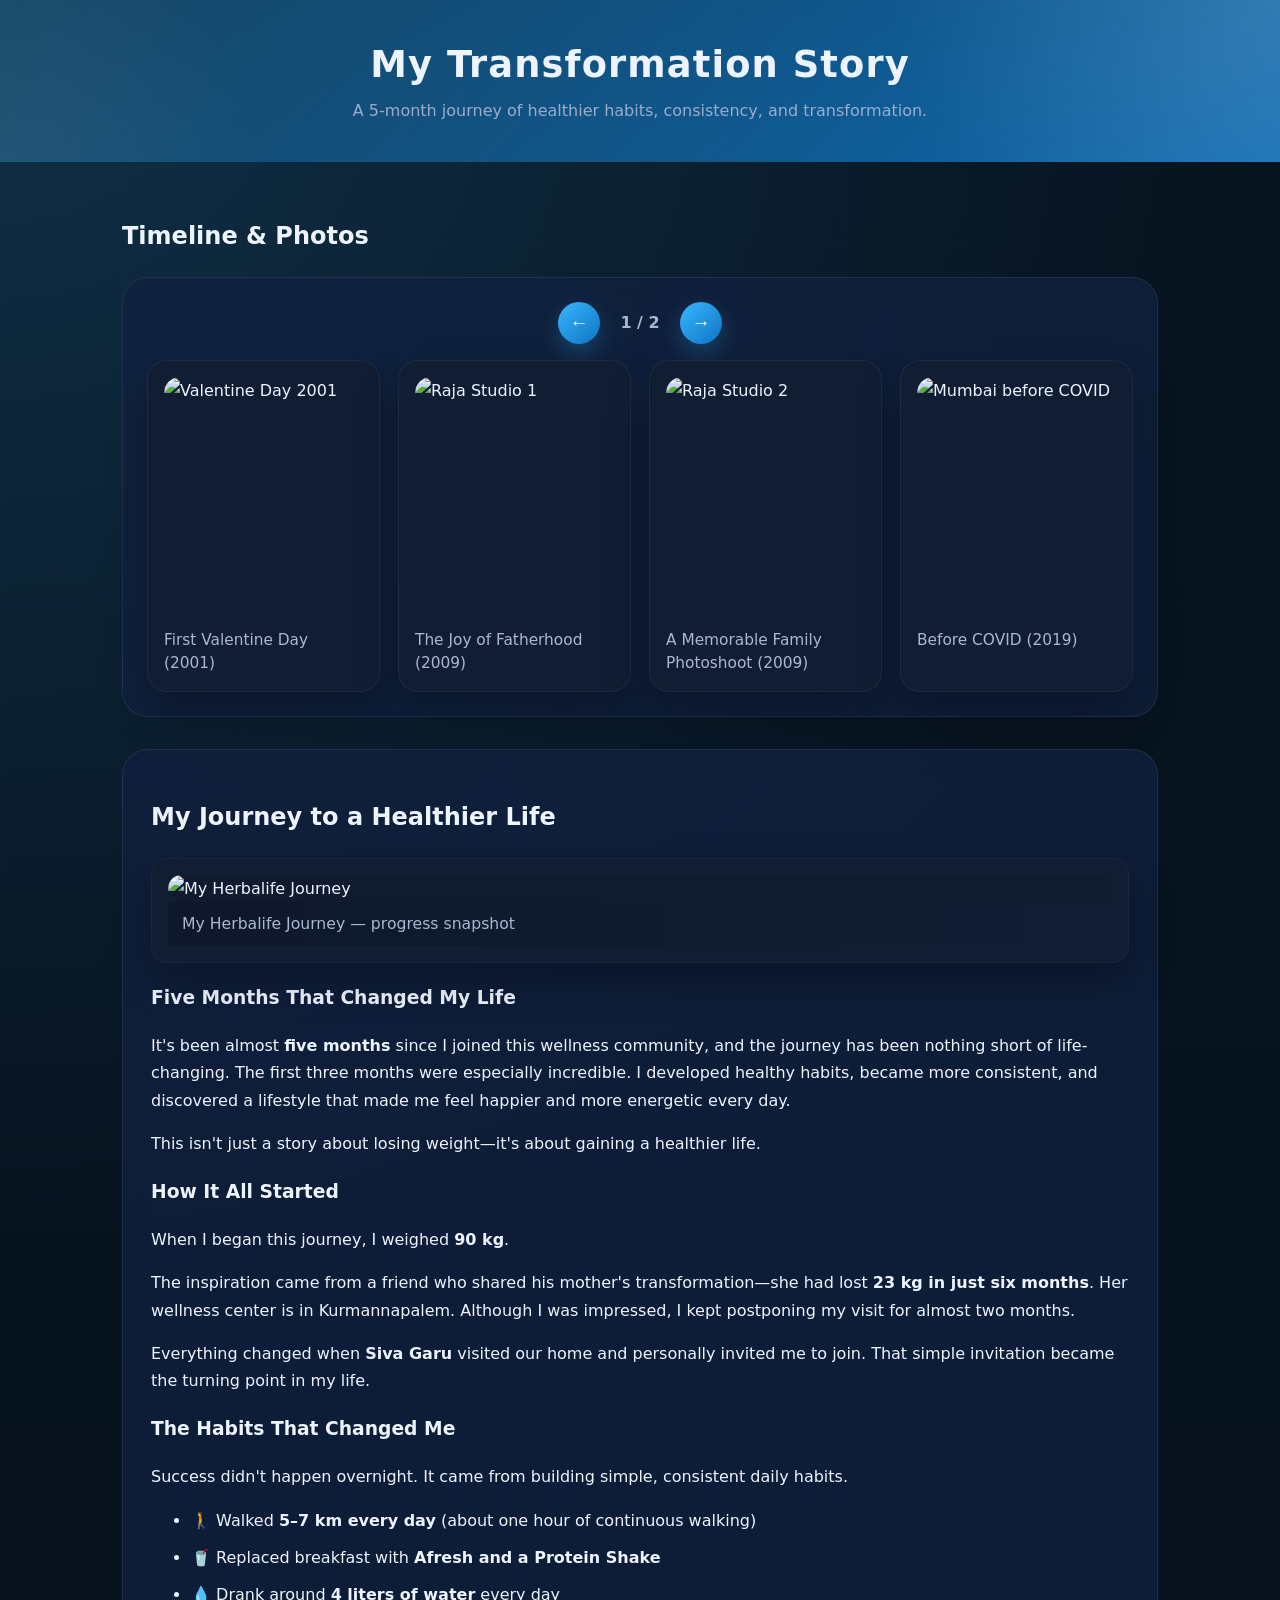
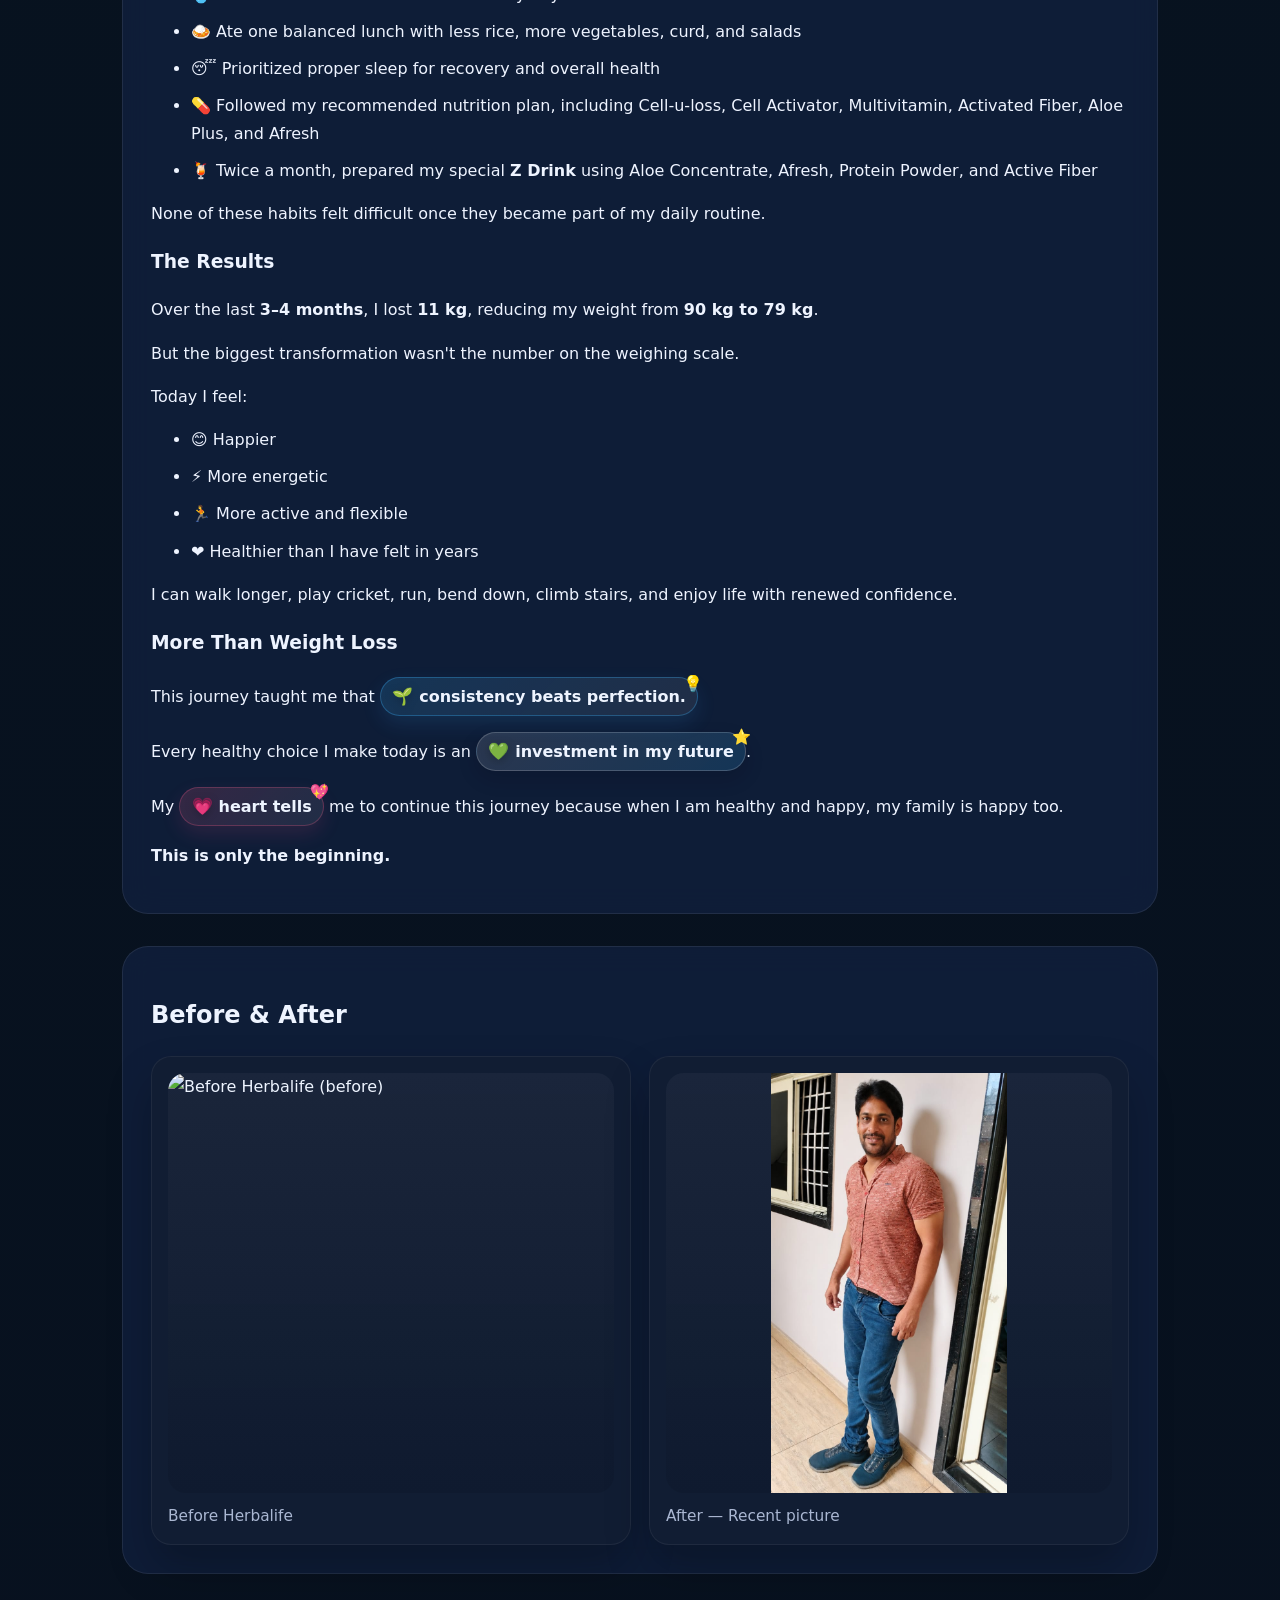
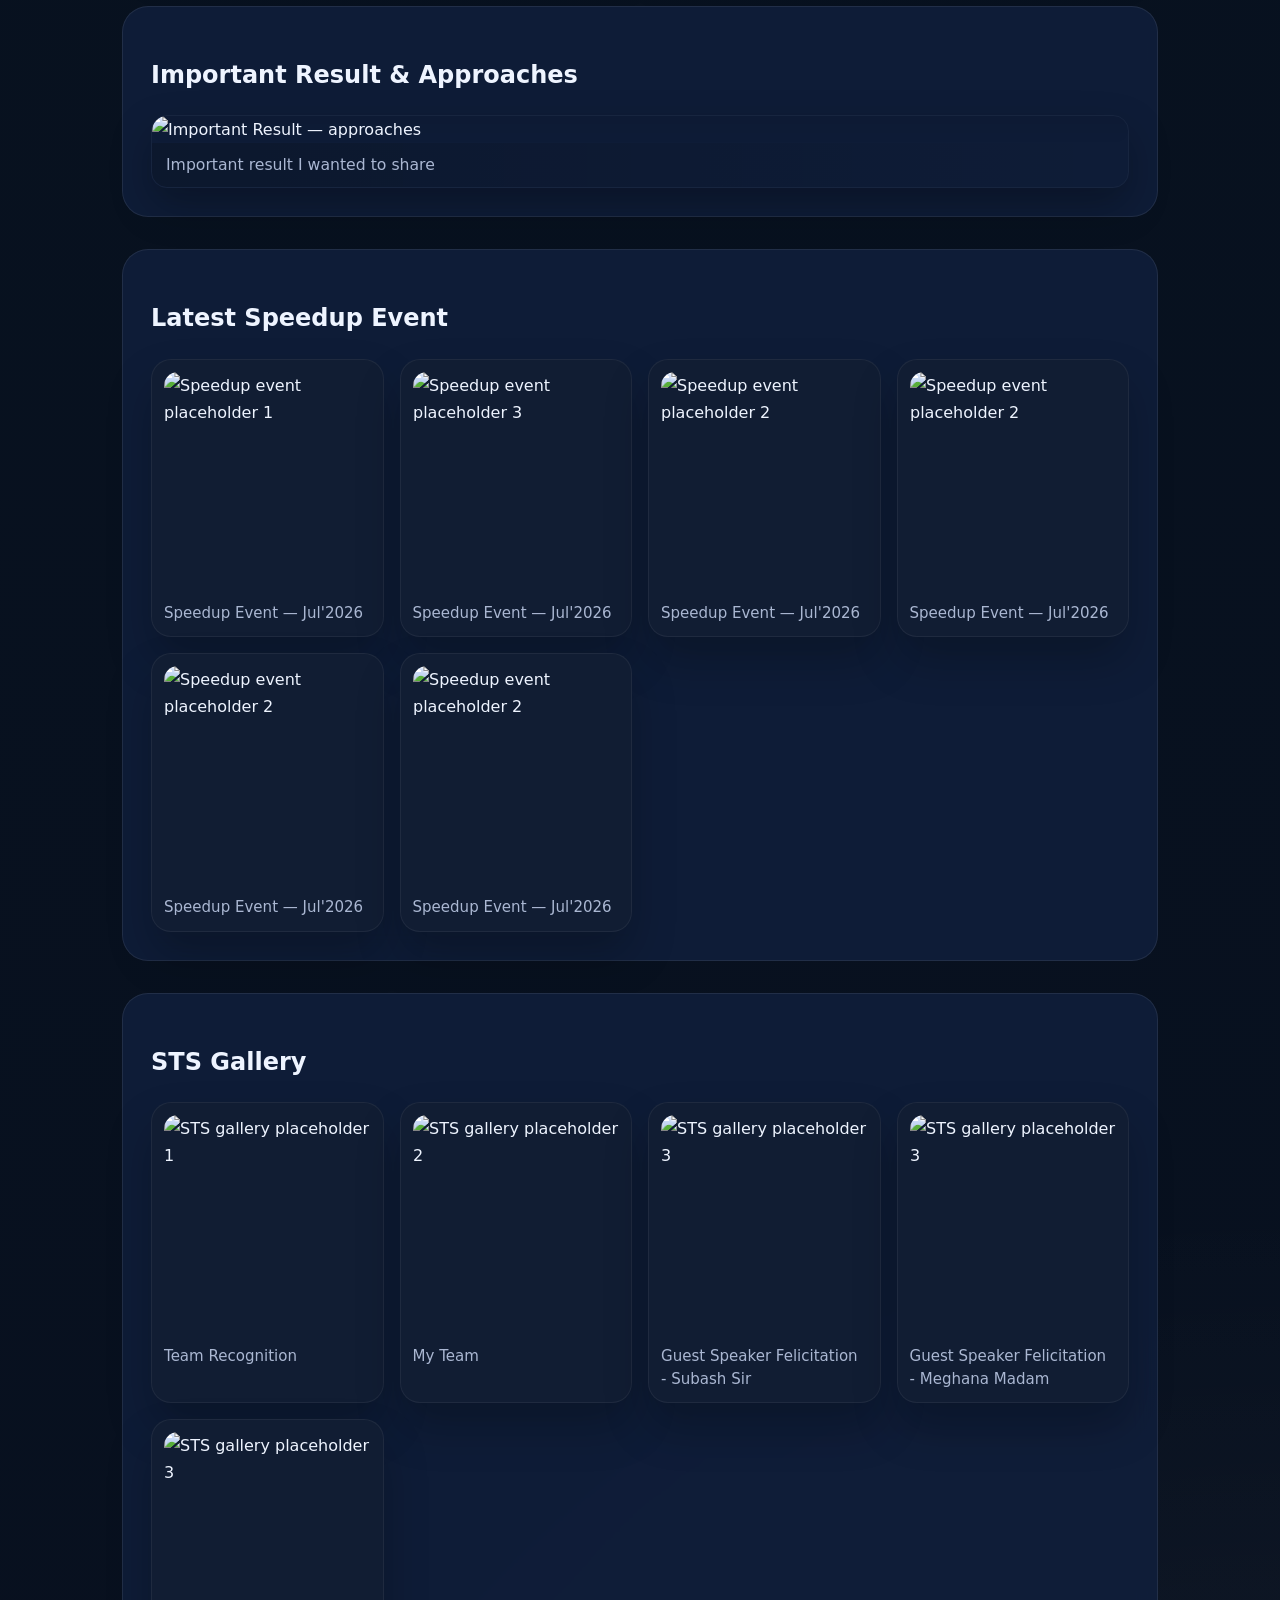
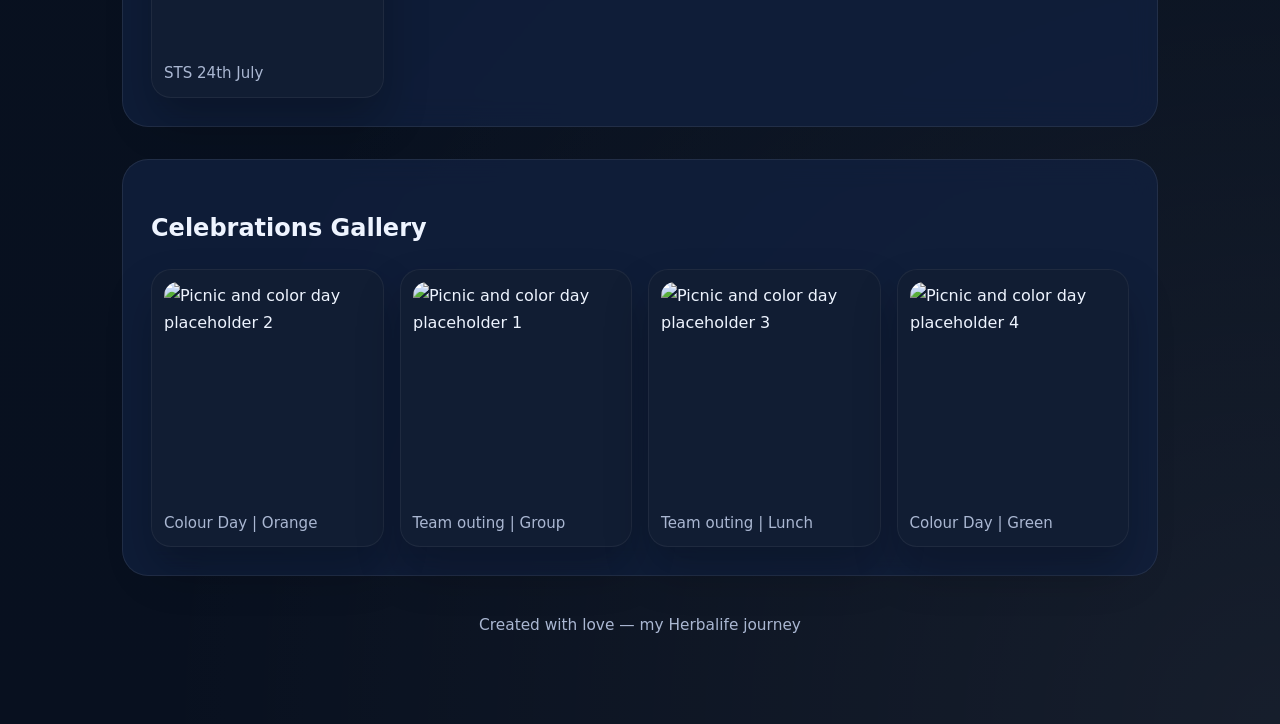
==== index.html @ e7c9cef1 "updated with latest image to show in After section" ====
<!doctype html>
<html lang="en">
<head>
  <meta charset="utf-8">
  <meta name="viewport" content="width=device-width,initial-scale=1">
  <title>My — Transformation Story</title>
  <link rel="stylesheet" href="styles.css">
</head>
<body>
  <header class="hero">
    <div class="container">
      <h1>My Transformation Story</h1>
      <p class="lead">A 5-month journey of healthier habits, consistency, and transformation.</p>
    </div>
  </header>

  <main class="container">
    <section class="timeline">
      <h2>Timeline & Photos</h2>
      <div class="timeline-carousel">
        <div class="timeline-nav">
          <button type="button" class="timeline-arrow" id="timelinePrev" aria-label="Show previous photos">←</button>
          <p class="timeline-counter" id="timelineCounter">1 / 2</p>
          <button type="button" class="timeline-arrow" id="timelineNext" aria-label="Show next photos">→</button>
        </div>

        <div class="grid timeline-grid">
          <figure>
            <img src="images/1.ValentineDaypic.jpeg" alt="Valentine Day 2001">
            <figcaption>First Valentine Day (2001)</figcaption>
          </figure>

          <figure>
            <img src="images/2.RajaStudio1.jpg" alt="Raja Studio 1">
            <figcaption>The Joy of Fatherhood (2009)</figcaption>
          </figure>

          <figure>
            <img src="images/3.RajaStudio2.jpg" alt="Raja Studio 2">
            <figcaption>A Memorable Family Photoshoot (2009)</figcaption>
          </figure>

          <figure>
            <img src="images/4.MumbaiPic.jpg" alt="Mumbai before COVID">
            <figcaption>Before COVID (2019)</figcaption>
          </figure>

          <figure>
            <img src="images/5.RamaniduStudioPic.jpeg" alt="Before Herbalife Ramanidu Studio">
            <figcaption>After Covid — Random pic (2022)</figcaption>
          </figure>

          <figure>
            <img src="images/MyMax2.jpeg" alt="Before Herbalife Ramanidu Studio">
            <figcaption>After Covid — Random pic (2023)</figcaption>
          </figure>

          <figure>
            <img src="images/6.RandomFunctionBeforeHerbalife.jpeg" alt="Latest function before Herbalife">
            <figcaption>Just Before My Transformation (2025)</figcaption>
          </figure>

          <figure>
            <img src="images/7.FamilyPic.jpeg" alt="Latest function before Herbalife">
            <figcaption>Family picture</figcaption>
          </figure>
        </div>
      </div>
    </section>

    <section class="story">
      <h2>My Journey to a Healthier Life</h2>
      <figure class="story-hero">
        <img src="images/SingleSlideJourney.png" alt="My Herbalife Journey">
        <figcaption>My Herbalife Journey — progress snapshot</figcaption>
      </figure>

      <h3>Five Months That Changed My Life</h3>
      <p>It's been almost <strong>five months</strong> since I joined this wellness community, and the journey has been nothing short of life-changing. The first three months were especially incredible. I developed healthy habits, became more consistent, and discovered a lifestyle that made me feel happier and more energetic every day.</p>
      <p>This isn't just a story about losing weight—it's about gaining a healthier life.</p>

      <h3>How It All Started</h3>
      <p>When I began this journey, I weighed <strong>90 kg</strong>.</p>
      <p>The inspiration came from a friend who shared his mother's transformation—she had lost <strong>23 kg in just six months</strong>. Her wellness center is in Kurmannapalem. Although I was impressed, I kept postponing my visit for almost two months.</p>
      <p>Everything changed when <strong>Siva Garu</strong> visited our home and personally invited me to join. That simple invitation became the turning point in my life.</p>

      <h3>The Habits That Changed Me</h3>
      <p>Success didn't happen overnight. It came from building simple, consistent daily habits.</p>
      <ul>
        <li>🚶 Walked <strong>5–7 km every day</strong> (about one hour of continuous walking)</li>
        <li>🥤 Replaced breakfast with <strong>Afresh and a Protein Shake</strong></li>
        <li>💧 Drank around <strong>4 liters of water</strong> every day</li>
        <li>🍛 Ate one balanced lunch with less rice, more vegetables, curd, and salads</li>
        <li>😴 Prioritized proper sleep for recovery and overall health</li>
        <li>💊 Followed my recommended nutrition plan, including Cell-u-loss, Cell Activator, Multivitamin, Activated Fiber, Aloe Plus, and Afresh</li>
        <li>🍹 Twice a month, prepared my special <strong>Z Drink</strong> using Aloe Concentrate, Afresh, Protein Powder, and Active Fiber</li>
      </ul>
      <p>None of these habits felt difficult once they became part of my daily routine.</p>

      <h3>The Results</h3>
      <p>Over the last <strong>3–4 months</strong>, I lost <strong>11 kg</strong>, reducing my weight from <strong>90 kg to 79 kg</strong>.</p>
      <p>But the biggest transformation wasn't the number on the weighing scale.</p>
      <p>Today I feel:</p>
      <ul>
        <li>😊 Happier</li>
        <li>⚡ More energetic</li>
        <li>🏃 More active and flexible</li>
        <li>❤️ Healthier than I have felt in years</li>
      </ul>
      <p>I can walk longer, play cricket, run, bend down, climb stairs, and enjoy life with renewed confidence.</p>

      <h3>More Than Weight Loss</h3>
      <p>This journey taught me that <span class="consistency-highlight" tabindex="0" aria-label="Consistency beats perfection reminder">
        <span class="consistency-emoji">🌱</span>
        <span class="consistency-text">consistency beats perfection.</span>
        <span class="consistency-tooltip">          
          <strong>You don't have to be perfect every day. You just need to keep going, even when things aren't perfect.</strong><br>
          <br/>        
        </span>
      </span></p>
      <p>Every healthy choice I make today is an <span class="investment-highlight" tabindex="0" aria-label="Investment in my future reminder">
        <span class="investment-emoji">💚</span>
        <span class="investment-text">investment in my future</span>
        <span class="investment-tooltip">
          <strong>Financial investments grow your wealth. Health investments grow your life.</strong><br>
          <strong>The return is a stronger, happier, and more energetic life.</strong> ⭐
        </span>
      </span>.</p>
      <p>My <span class="heart-highlight" tabindex="0" aria-label="Heart message reminder">
        <span class="heart-emoji">💗</span>
        <span class="heart-text">heart tells</span>
        <span class="heart-tooltip">
          Today, my heart feels genuinely happy—and I choose to listen to it. Deep inside, I feel as if every organ in my body is saying, “Thank you for taking care of me.” Every healthy meal, every workout, and every positive habit is a gift to my future self. This journey has given me more than physical transformation; it has given me energy, confidence, and peace of mind. And the greatest reward is knowing that when I’m healthy and happy, my family shares that happiness too.
        </span>
      </span> me to continue this journey because when I am healthy and happy, my family is happy too.</p>
      <p><strong>This is only the beginning.</strong></p>
    </section>

    <section class="compare">
      <h2>Before & After</h2>
      <div class="compare-grid">
        <figure>
          <img class="before-img" src="images/MyMax22.png" alt="Before Herbalife (before)">
          <figcaption>Before Herbalife</figcaption>
        </figure>
        <figure>
          <img src="images/9.ChakriLatestImageBest.jpeg" alt="After — latest (after)">
          <figcaption>After — Recent picture</figcaption>
        </figure>
      </div>
    </section>

    <section class="approaches">
      <h2>Important Result & Approaches</h2>
      <div class="approach-grid">
        <figure>
          <img src="images/ImportanResultToShare.png" alt="Important Result — approaches">
          <figcaption>Important result I wanted to share</figcaption>
        </figure>

      
      </div>
    </section>

    <section class="event-gallery">
      <h2>Latest Speedup Event</h2>
      <div class="gallery-grid">
        <figure><img src="images/Speedup0.jpeg" alt="Speedup event placeholder 1"><figcaption>Speedup Event — Jul'2026</figcaption></figure>
        <figure><img src="images/Speedup2.jpeg" alt="Speedup event placeholder 3"><figcaption>Speedup Event — Jul'2026</figcaption></figure>
        <figure><img src="images/Speedupteam.jpeg" alt="Speedup event placeholder 2"><figcaption>Speedup Event — Jul'2026</figcaption></figure>
        <figure><img src="images/SpeedupGH2.jpeg" alt="Speedup event placeholder 2"><figcaption>Speedup Event — Jul'2026</figcaption></figure>
        <figure><img src="images/SpeedupHBL.jpeg" alt="Speedup event placeholder 2"><figcaption>Speedup Event — Jul'2026</figcaption></figure>
         <figure><img src="images/SpeedupFullGroup.jpeg" alt="Speedup event placeholder 2"><figcaption>Speedup Event — Jul'2026</figcaption></figure>
       </div>
    </section>

    <section class="event-gallery">
      <h2>STS Gallery</h2>
      <div class="gallery-grid">
        <figure><img src="images/STS1.jpeg" alt="STS gallery placeholder 1"><figcaption>Team Recognition</figcaption></figure>
        <figure><img src="images/STS2.jpeg" alt="STS gallery placeholder 2"><figcaption>My Team</figure>
        <figure><img src="images/STS3.jpeg" alt="STS gallery placeholder 3"><figcaption>Guest Speaker Felicitation - Subash Sir </figcaption></figure>
          <figure><img src="images/STS4.jpeg" alt="STS gallery placeholder 3"><figcaption>Guest Speaker Felicitation - Meghana Madam</figcaption></figure>
          <figure><img src="images/STSToday.jpeg" alt="STS gallery placeholder 3"><figcaption>STS 24th July</figcaption></figure>

          
      </div>
    </section>

    <section class="event-gallery">
      <h2>Celebrations Gallery</h2>
      <div class="gallery-grid">       
        <figure><img src="images/Colorsday2.jpeg" alt="Picnic and color day placeholder 2"><figcaption>Colour Day | Orange</figcaption></figure>
         <figure><img src="images/OutingGroup.jpeg" alt="Picnic and color day placeholder 1"><figcaption>Team outing | Group</figcaption></figure>
        <figure><img src="images/OutingLunch.jpeg" alt="Picnic and color day placeholder 3"><figcaption>Team outing | Lunch</figcaption></figure>
        <figure><img src="images/GreenDay.jpeg" alt="Picnic and color day placeholder 4"><figcaption>Colour Day | Green</figcaption></figure>
      </div>
    </section>

    <footer class="footer">
      <p>Created with love — my Herbalife journey</p>
    </footer>
  </main>

  <div class="lightbox-overlay" id="lightbox">
    <div class="lightbox-content">
      <button class="lightbox-close" id="lightboxClose" aria-label="Close preview">×</button>
      <img class="lightbox-image" id="lightboxImage" src="" alt="">
      <div class="lightbox-caption" id="lightboxCaption"></div>
    </div>
  </div>

  <script>
    const lightbox = document.getElementById('lightbox');
    const lightboxImage = document.getElementById('lightboxImage');
    const lightboxCaption = document.getElementById('lightboxCaption');
    const lightboxClose = document.getElementById('lightboxClose');
    const timelineItems = Array.from(document.querySelectorAll('.timeline-grid > figure'));
    const timelinePrevButton = document.getElementById('timelinePrev');
    const timelineNextButton = document.getElementById('timelineNext');
    const timelineCounter = document.getElementById('timelineCounter');
    const timelinePageSize = 4;
    const totalTimelinePages = Math.ceil(timelineItems.length / timelinePageSize);

    let timelinePage = 0;

    const openLightbox = (img) => {
      lightboxImage.src = img.src;
      lightboxImage.alt = img.alt;
      lightboxCaption.textContent = img.closest('figure')?.querySelector('figcaption')?.textContent || img.alt;
      lightbox.classList.add('active');
    };

    const closeLightbox = () => lightbox.classList.remove('active');

    const showTimelinePage = (pageIndex) => {
      timelinePage = (pageIndex + totalTimelinePages) % totalTimelinePages;
      timelineItems.forEach((item, index) => {
        const itemPage = Math.floor(index / timelinePageSize);
        item.classList.toggle('visible', itemPage === timelinePage);
      });

      if (timelineCounter) {
        timelineCounter.textContent = `${timelinePage + 1} / ${totalTimelinePages}`;
      }
    };

    document.querySelectorAll('.grid figure img, .compare-grid figure img, .story-hero img, .gallery-grid figure img, .approach-grid figure img').forEach(img => {
      img.addEventListener('click', () => openLightbox(img));
    });

    if (timelinePrevButton) {
      timelinePrevButton.addEventListener('click', () => showTimelinePage(timelinePage - 1));
    }

    if (timelineNextButton) {
      timelineNextButton.addEventListener('click', () => showTimelinePage(timelinePage + 1));
    }

    lightboxClose.addEventListener('click', closeLightbox);
    lightbox.addEventListener('click', event => {
      if (event.target === lightbox) closeLightbox();
    });

    document.addEventListener('keydown', event => {
      if (event.key === 'Escape' && lightbox.classList.contains('active')) {
        closeLightbox();
      }
    });

    showTimelinePage(0);
  </script>
</body>
</html>
---- styles.css ----
:root{
  --bg:#08101f;
  --surface:#111d33;
  --surface-soft:#17294a;
  --accent:#38b6ff;
  --accent-strong:#0f75c3;
  --text:#eef4ff;
  --text-muted:#aab7d2;
  --border:#2c3e62;
  --shadow:rgba(0,0,0,0.24);
}
*{box-sizing:border-box}
body{font-family:Inter,system-ui,-apple-system,BlinkMacSystemFont,"Segoe UI",sans-serif;margin:0;background:radial-gradient(circle at top left, rgba(56,182,255,0.18), transparent 22%), radial-gradient(circle at bottom right, rgba(255,255,255,0.06), transparent 20%), linear-gradient(180deg, #07131f 0%, #08101f 100%);color:var(--text);line-height:1.7}
body::before{content:'';position:fixed;inset:0;pointer-events:none;background-image:linear-gradient(90deg, rgba(255,255,255,0.03) 1px, transparent 1px), linear-gradient(rgba(255,255,255,0.03) 1px, transparent 1px);background-size:120px 120px;opacity:0.35}
.container{max-width:1080px;margin:0 auto;padding:22px}
.hero{background:linear-gradient(135deg, rgba(56,182,255,0.18), rgba(15,117,195,0.9));color:var(--text);padding:24px 0 16px;text-align:center;position:relative;overflow:hidden}
.hero::after{content:'';position:absolute;inset:0;background:radial-gradient(circle at top right, rgba(255,255,255,0.15), transparent 30%), radial-gradient(circle at bottom left, rgba(255,255,255,0.06), transparent 20%);pointer-events:none}
.hero h1{margin:0;font-size:2.3rem;letter-spacing:0.03em;line-height:1.05}
.lead{opacity:0.9;max-width:740px;margin:12px auto 0;font-size:1rem;color:var(--text-muted)}
.grid{display:grid;grid-template-columns:repeat(auto-fit,minmax(240px,1fr));gap:18px}
figure{background:var(--surface);padding:16px;border:1px solid rgba(255,255,255,0.06);border-radius:20px;box-shadow:0 24px 45px var(--shadow);margin:0;overflow:hidden;position:relative;transition:transform .28s ease,box-shadow .28s ease}
figure:hover{transform:translateY(-4px);box-shadow:0 30px 65px rgba(0,0,0,0.28)}
figure img{width:100%;height:240px;object-fit:cover;border-radius:16px;display:block;transition:transform .36s cubic-bezier(.2,.9,.2,1),filter .36s ease;will-change:transform;cursor:zoom-in}
figure:hover img{transform:scale(1.12)}
figure:active img{transform:scale(1.04)}
figcaption{padding-top:12px;font-size:0.96rem;color:var(--text-muted);line-height:1.5}
section{margin-top:32px}
.timeline-carousel{background:rgba(17,33,63,0.78);border:1px solid rgba(255,255,255,0.08);backdrop-filter:blur(14px);border-radius:26px;padding:24px}
.timeline-nav{display:flex;align-items:center;justify-content:center;gap:12px;margin-bottom:16px}
.timeline-arrow{width:42px;height:42px;border:none;border-radius:50%;background:linear-gradient(135deg, var(--accent), var(--accent-strong));color:var(--text);font-size:1.2rem;cursor:pointer;display:flex;align-items:center;justify-content:center;box-shadow:0 10px 22px rgba(56,182,255,0.24)}
.timeline-counter{margin:0;color:var(--text-muted);font-weight:600;min-width:56px;text-align:center}
.timeline-grid{grid-template-columns:repeat(auto-fit,minmax(220px,1fr));}
.timeline-grid > figure{display:none}
.timeline-grid > figure.visible{display:block}
.story, .compare{background:rgba(17,33,63,0.78);border:1px solid rgba(255,255,255,0.08);backdrop-filter:blur(14px);border-radius:26px;padding:28px}
.story-hero{margin:0 0 18px 0;border-radius:16px;overflow:hidden;border:1px solid rgba(255,255,255,0.04);box-shadow:0 18px 40px rgba(0,0,0,0.28)}
.story-hero img{width:100%;height:auto;max-height:56vh;object-fit:contain;object-position:center center;display:block;transition:transform .36s ease;border-radius:16px;background-color:rgba(0,0,0,0.06)}
.story-hero figcaption{padding:10px 14px;background:linear-gradient(90deg,rgba(0,0,0,0.18),transparent);color:var(--text-muted);font-size:0.98rem}
.story ol{padding-left:22px}

/* Lightbox popup */
.lightbox-overlay{position:fixed;inset:0;background:rgba(4,10,20,0.92);display:none;align-items:center;justify-content:center;padding:24px;z-index:9999;backdrop-filter:blur(10px)}
.lightbox-overlay.active{display:flex}
.lightbox-content{max-width:100%;max-height:100%;text-align:center;position:relative}
.lightbox-image{max-width:96vw;max-height:88vh;object-fit:contain;border-radius:18px;box-shadow:0 32px 80px rgba(0,0,0,0.45)}
.lightbox-caption{margin:16px auto 0;color:var(--text-muted);font-size:0.98rem;max-width:88vw;line-height:1.5}
.lightbox-close{position:absolute;top:-8px;right:-8px;width:40px;height:40px;border-radius:50%;background:rgba(255,255,255,0.12);border:1px solid rgba(255,255,255,0.18);color:var(--text);display:flex;align-items:center;justify-content:center;font-size:1.1rem;cursor:pointer;transition:background .25s ease}
.lightbox-close:hover{background:rgba(255,255,255,0.2)}
.lightbox-overlay .lightbox-content{animation:zoomIn 0.3s ease}
@keyframes zoomIn{from{transform:scale(0.94);opacity:0}to{transform:scale(1);opacity:1}}
@media(max-width:700px){.lightbox-image{max-width:94vw;max-height:76vh}.lightbox-caption{font-size:0.9rem}}
.story li{margin-bottom:10px}
.note{background:rgba(56,182,255,0.1);padding:16px;border-left:4px solid var(--accent);border-radius:16px;color:var(--text);margin-top:18px}
.consistency-highlight{position:relative;display:inline-flex;align-items:center;gap:6px;padding:0.26rem 0.7rem;border-radius:999px;background:linear-gradient(135deg, rgba(56,182,255,0.16), rgba(255,255,255,0.08));border:1px solid rgba(56,182,255,0.3);color:var(--text);font-weight:700;cursor:help;box-shadow:0 8px 20px rgba(56,182,255,0.12);transition:transform .2s ease,box-shadow .2s ease,background .2s ease}
.consistency-highlight:hover,.consistency-highlight:focus-visible{transform:translateY(-1px);box-shadow:0 10px 24px rgba(56,182,255,0.22);background:linear-gradient(135deg, rgba(56,182,255,0.24), rgba(255,255,255,0.12))}
.consistency-emoji{font-size:1.05rem;filter:drop-shadow(0 2px 4px rgba(0,0,0,0.25))}
.consistency-tooltip{position:absolute;left:50%;bottom:calc(100% + 10px);transform:translateX(-50%) translateY(4px);opacity:0;pointer-events:none;min-width:300px;max-width:min(360px,84vw);padding:12px 14px;border-radius:14px;background:linear-gradient(135deg, rgba(8,16,31,0.98), rgba(19,41,73,0.98));border:1px solid rgba(56,182,255,0.28);box-shadow:0 18px 40px rgba(0,0,0,0.32);color:var(--text);font-size:0.94rem;line-height:1.55;font-weight:500;transition:opacity .2s ease,transform .2s ease;z-index:3;text-align:left}
.consistency-highlight:hover .consistency-tooltip,.consistency-highlight:focus-visible .consistency-tooltip{opacity:1;transform:translateX(-50%) translateY(0)}
.consistency-highlight::after{content:'💡';position:absolute;right:-6px;top:-8px;font-size:1rem;animation:floatPulse 2.2s ease-in-out infinite}
.investment-highlight{position:relative;display:inline-flex;align-items:center;gap:6px;padding:0.26rem 0.7rem;border-radius:999px;background:linear-gradient(135deg, rgba(255,255,255,0.12), rgba(56,182,255,0.16));border:1px solid rgba(255,255,255,0.18);color:var(--text);font-weight:700;cursor:help;box-shadow:0 8px 20px rgba(0,0,0,0.14);transition:transform .2s ease,box-shadow .2s ease,background .2s ease}
.investment-highlight:hover,.investment-highlight:focus-visible{transform:translateY(-1px);box-shadow:0 10px 24px rgba(56,182,255,0.2);background:linear-gradient(135deg, rgba(255,255,255,0.18), rgba(56,182,255,0.24))}
.investment-emoji{font-size:1.05rem;filter:drop-shadow(0 2px 4px rgba(0,0,0,0.25))}
.investment-tooltip{position:absolute;left:50%;bottom:calc(100% + 10px);transform:translateX(-50%) translateY(4px);opacity:0;pointer-events:none;min-width:300px;max-width:min(360px,84vw);padding:12px 14px;border-radius:14px;background:linear-gradient(135deg, rgba(8,16,31,0.98), rgba(19,41,73,0.98));border:1px solid rgba(56,182,255,0.28);box-shadow:0 18px 40px rgba(0,0,0,0.32);color:var(--text);font-size:0.94rem;line-height:1.55;font-weight:500;transition:opacity .2s ease,transform .2s ease;z-index:3;text-align:left}
.investment-highlight:hover .investment-tooltip,.investment-highlight:focus-visible .investment-tooltip{opacity:1;transform:translateX(-50%) translateY(0)}
.investment-highlight::after{content:'⭐';position:absolute;right:-6px;top:-8px;font-size:0.95rem;animation:floatPulse 2.2s ease-in-out infinite}
.heart-highlight{position:relative;display:inline-flex;align-items:center;gap:6px;padding:0.26rem 0.7rem;border-radius:999px;background:linear-gradient(135deg, rgba(255,94,137,0.16), rgba(255,255,255,0.08));border:1px solid rgba(255,94,137,0.25);color:var(--text);font-weight:700;cursor:help;box-shadow:0 8px 20px rgba(255,94,137,0.12);transition:transform .2s ease,box-shadow .2s ease,background .2s ease}
.heart-highlight:hover,.heart-highlight:focus-visible{transform:translateY(-1px);box-shadow:0 10px 24px rgba(255,94,137,0.22);background:linear-gradient(135deg, rgba(255,94,137,0.24), rgba(255,255,255,0.12))}
.heart-emoji{font-size:1.05rem;filter:drop-shadow(0 2px 4px rgba(0,0,0,0.25))}
.heart-tooltip{position:absolute;left:50%;bottom:calc(100% + 10px);transform:translateX(-50%) translateY(4px);opacity:0;pointer-events:none;min-width:320px;max-width:min(420px,84vw);padding:12px 14px;border-radius:14px;background:linear-gradient(135deg, rgba(8,16,31,0.98), rgba(19,41,73,0.98));border:1px solid rgba(255,94,137,0.28);box-shadow:0 18px 40px rgba(0,0,0,0.32);color:var(--text);font-size:0.94rem;line-height:1.55;font-weight:500;transition:opacity .2s ease,transform .2s ease;z-index:3;text-align:left}
.heart-highlight:hover .heart-tooltip,.heart-highlight:focus-visible .heart-tooltip{opacity:1;transform:translateX(-50%) translateY(0)}
.heart-highlight::after{content:'💖';position:absolute;right:-6px;top:-8px;font-size:0.95rem;animation:floatPulse 2.2s ease-in-out infinite}
@keyframes floatPulse{0%,100%{transform:translateY(0) scale(1)}50%{transform:translateY(-3px) scale(1.05)}}
.compare-grid{display:grid;grid-template-columns:1fr 1fr;gap:18px;margin-top:18px}
.compare-grid img{height:420px;object-fit:contain;background:linear-gradient(180deg, rgba(255,255,255,0.04), rgba(0,0,0,0.08));border-radius:18px;transition:transform .36s ease}
.compare-grid figure:hover img{transform:scale(1.08)}
@media(max-width:900px){.compare-grid img{height:360px}}

.event-gallery{margin-top:32px;background:rgba(17,33,63,0.78);border:1px solid rgba(255,255,255,0.08);backdrop-filter:blur(14px);border-radius:26px;padding:28px}

/* Approaches section: show image fully without cropping */
.approaches{background:rgba(17,33,63,0.78);border:1px solid rgba(255,255,255,0.08);backdrop-filter:blur(14px);border-radius:26px;padding:28px}
.approach-grid{display:grid;grid-template-columns:1fr;gap:18px;align-items:start;margin-top:18px}
.approach-grid figure{background:transparent;padding:0;border-radius:16px;overflow:hidden;border:1px solid rgba(255,255,255,0.04);margin:0;box-shadow:0 18px 40px rgba(0,0,0,0.28)}
.approach-grid figure img{width:100%;height:auto;max-height:56vh;object-fit:contain;object-position:center center;display:block;border-radius:16px;background:linear-gradient(180deg, rgba(0,0,0,0.06), transparent);cursor:zoom-in;transition:transform .36s ease}
.approach-grid figure figcaption{padding:10px 14px;background:linear-gradient(90deg,rgba(0,0,0,0.18),transparent);color:var(--text-muted);font-size:0.98rem}
.approach-details{color:var(--text);line-height:1.6}
@media(max-width:900px){.approach-grid{grid-template-columns:1fr}.approach-grid figure img{max-height:40vh}}
.gallery-grid{display:grid;grid-template-columns:repeat(auto-fit,minmax(200px,1fr));gap:16px;margin-top:14px}
.gallery-grid figure{padding:12px}
.gallery-grid img{width:100%;height:220px;object-fit:cover;border-radius:14px;display:block}
.gallery-grid figcaption{padding-top:10px;font-size:0.94rem;color:var(--text-muted)}
.footer{margin:36px 0 64px;color:var(--text-muted);font-size:0.96rem;text-align:center}
@media(max-width:900px){.compare-grid{grid-template-columns:1fr}.hero h1{font-size:2rem}}
@media(max-width:700px){.hero{padding:18px 0 14px}.container{padding:16px}.grid{gap:14px}figure img{height:210px}.compare-grid img{height:420px}.story-hero img{max-height:40vh;object-position:center center}}
@media(max-width:520px){.hero h1{font-size:1.7rem}.lead{font-size:0.96rem}.story, .compare{padding:20px}.figure img{height:180px}.compare-grid img{height:360px}.story-hero img{max-height:32vh;object-position:center center}}
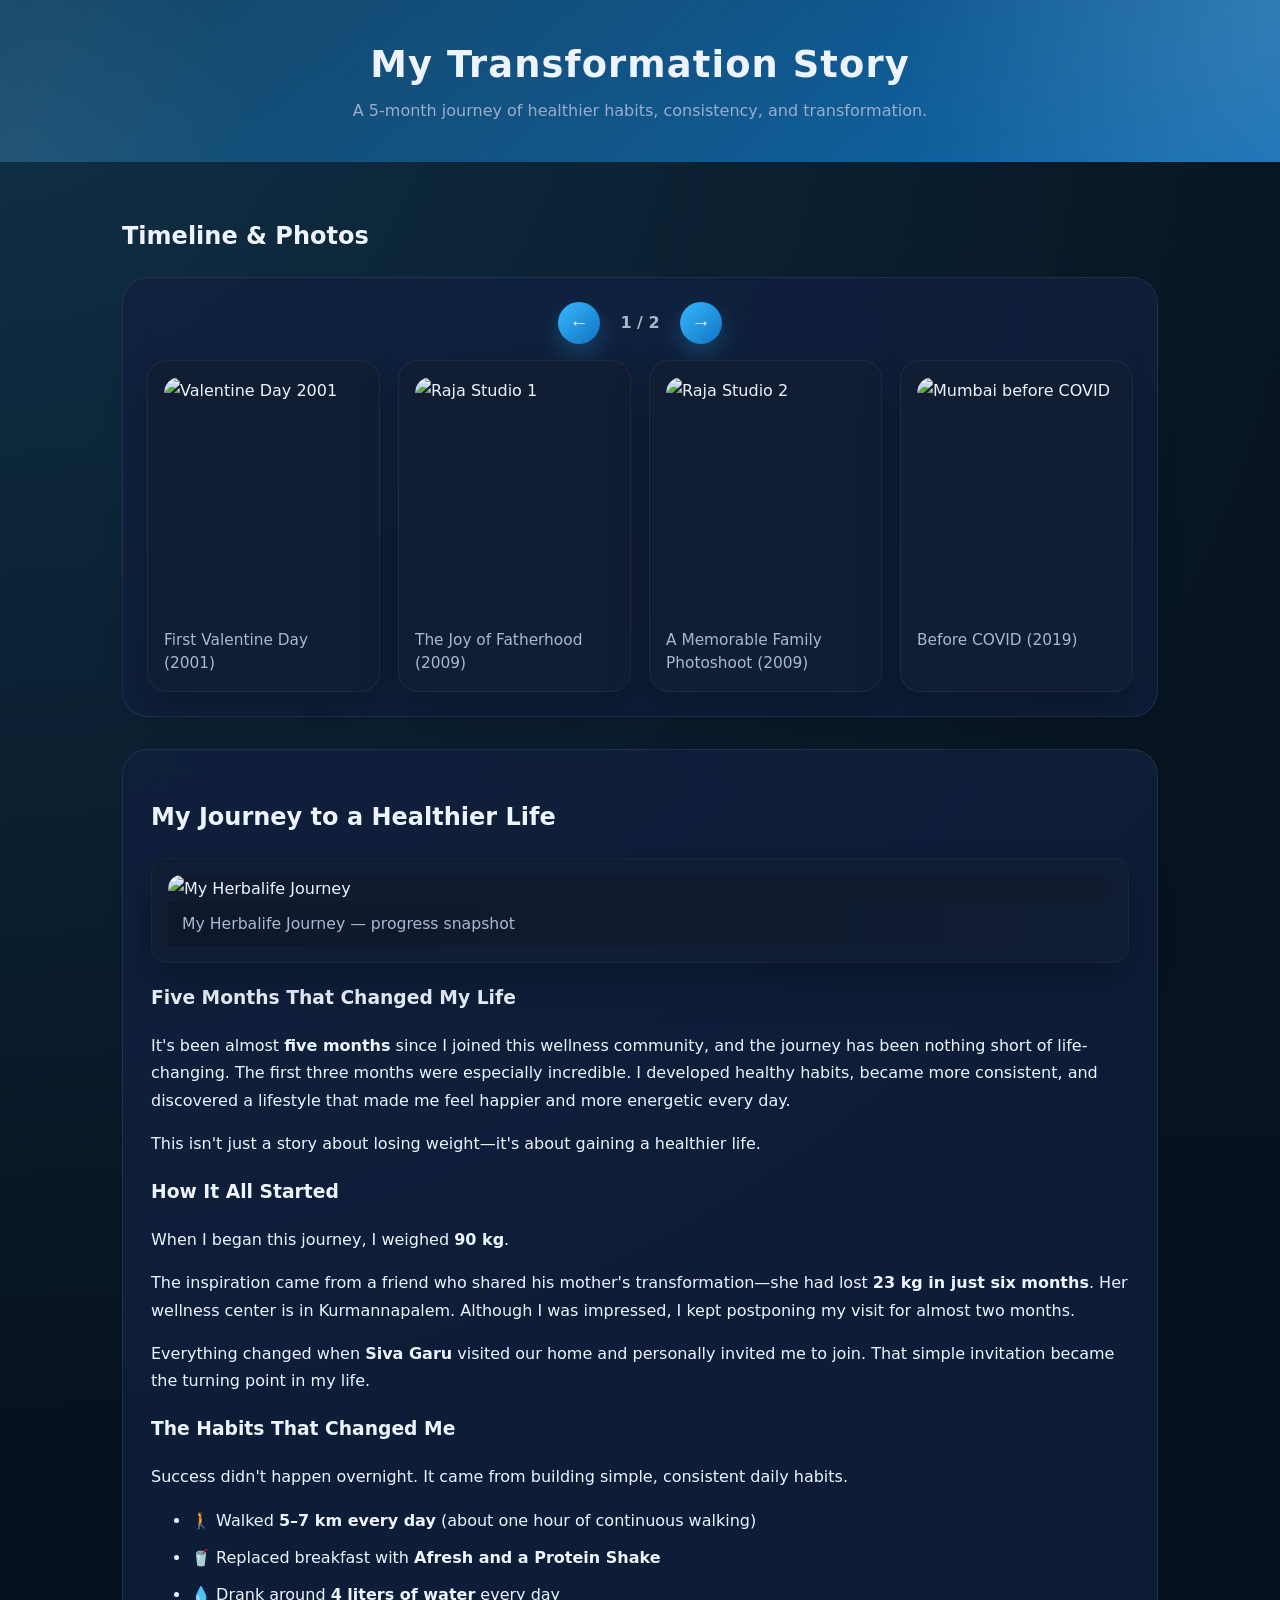
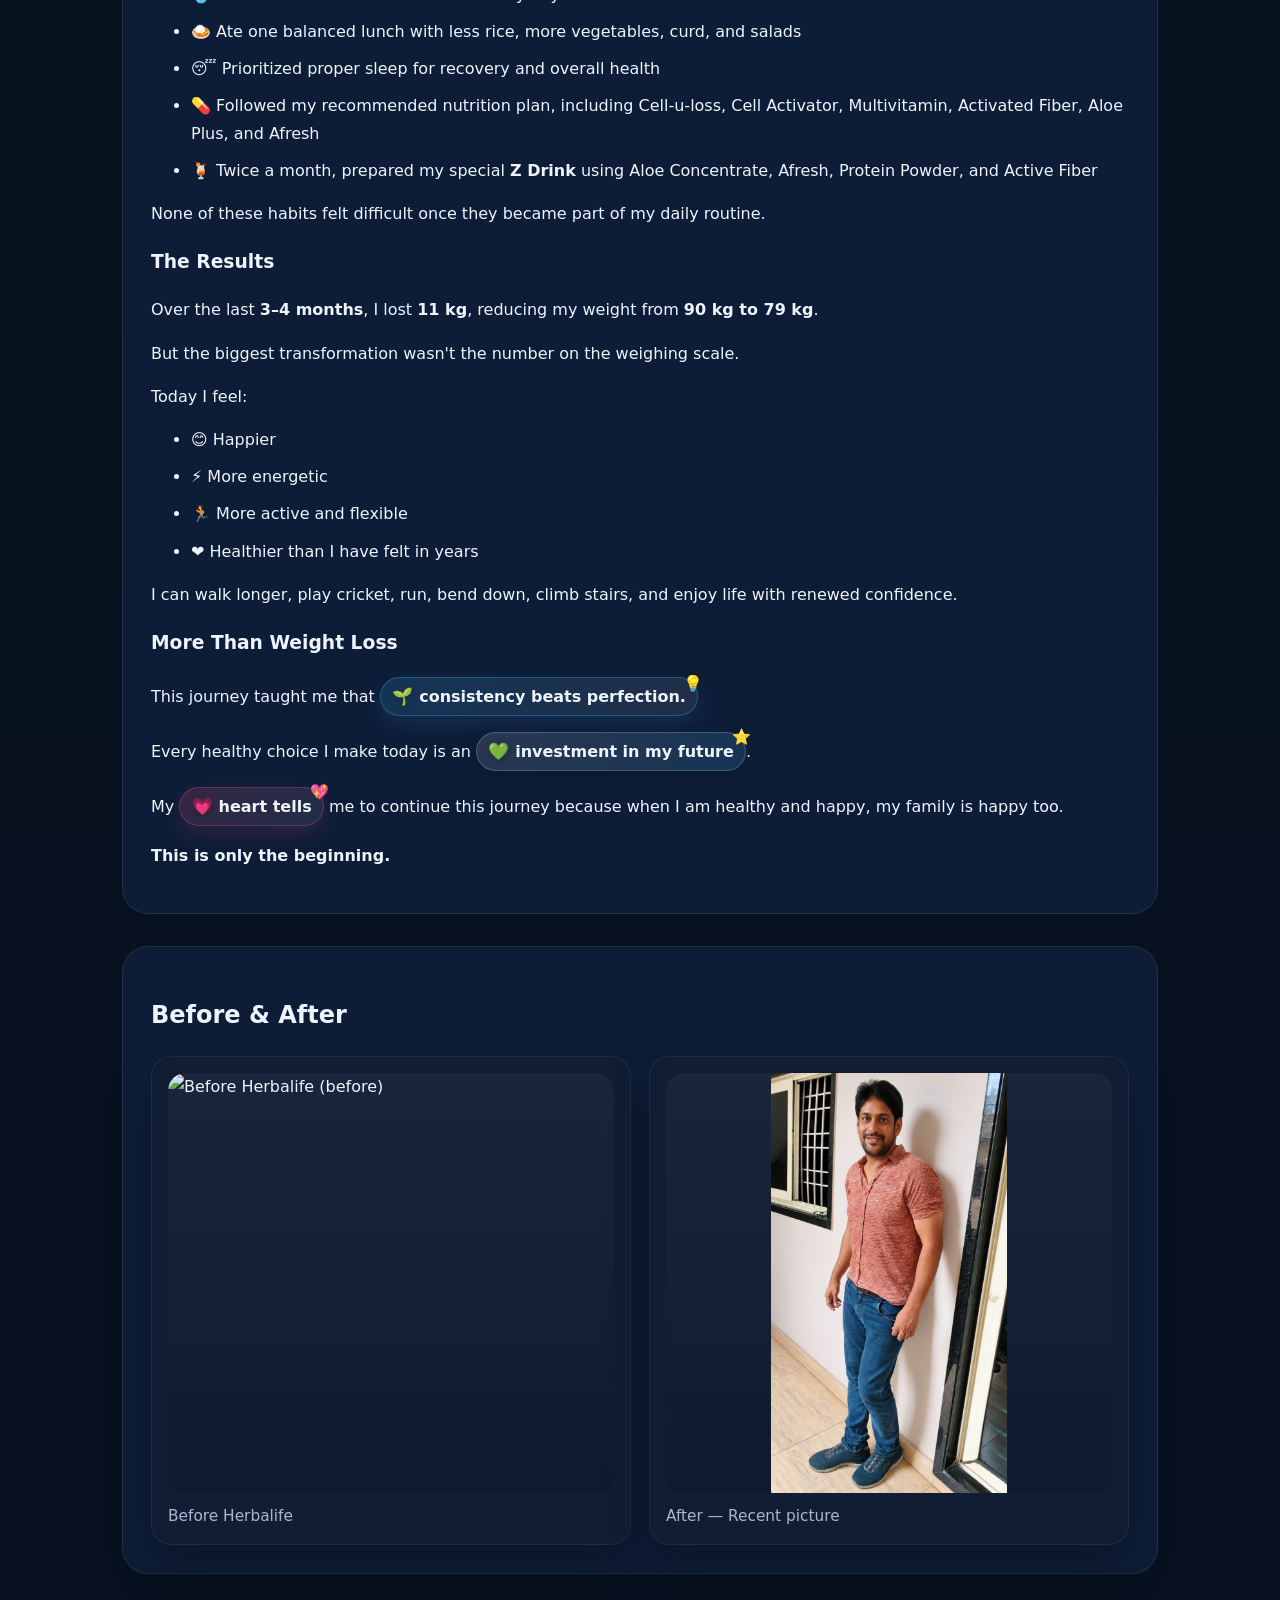
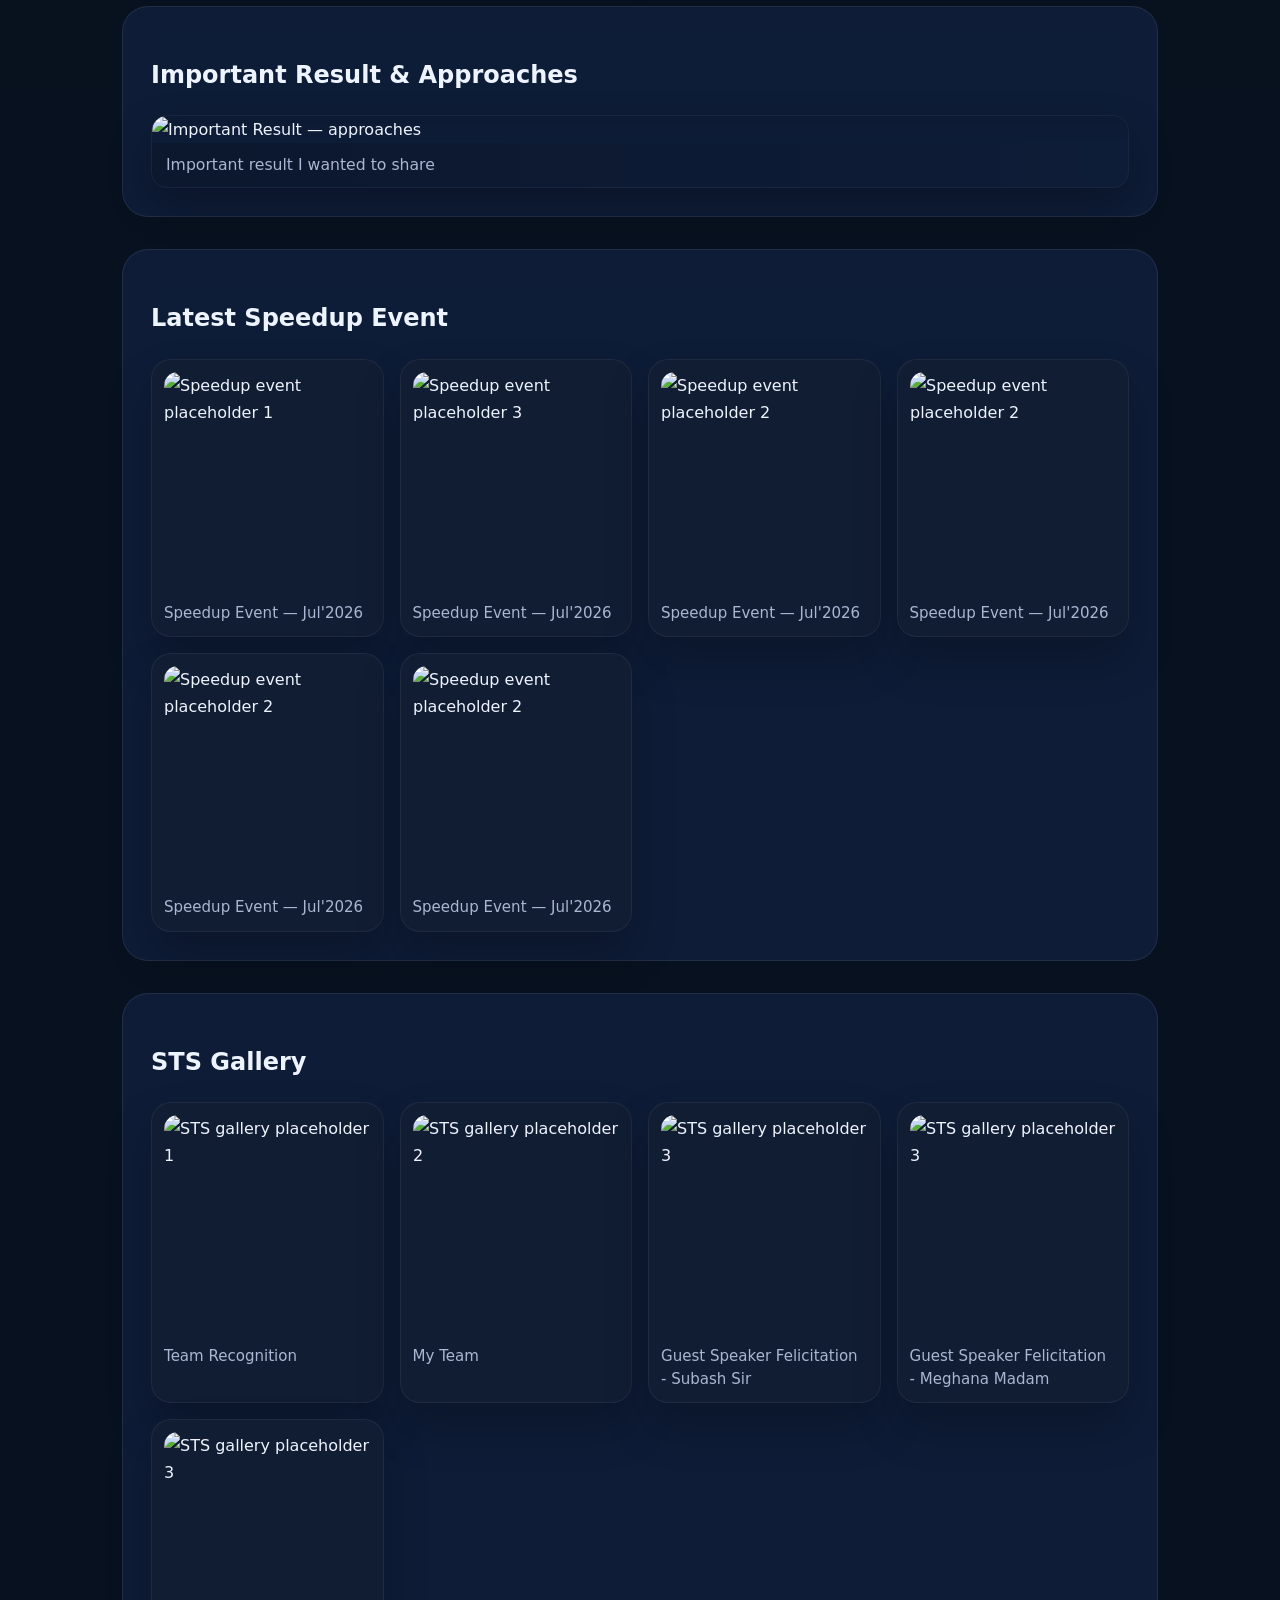
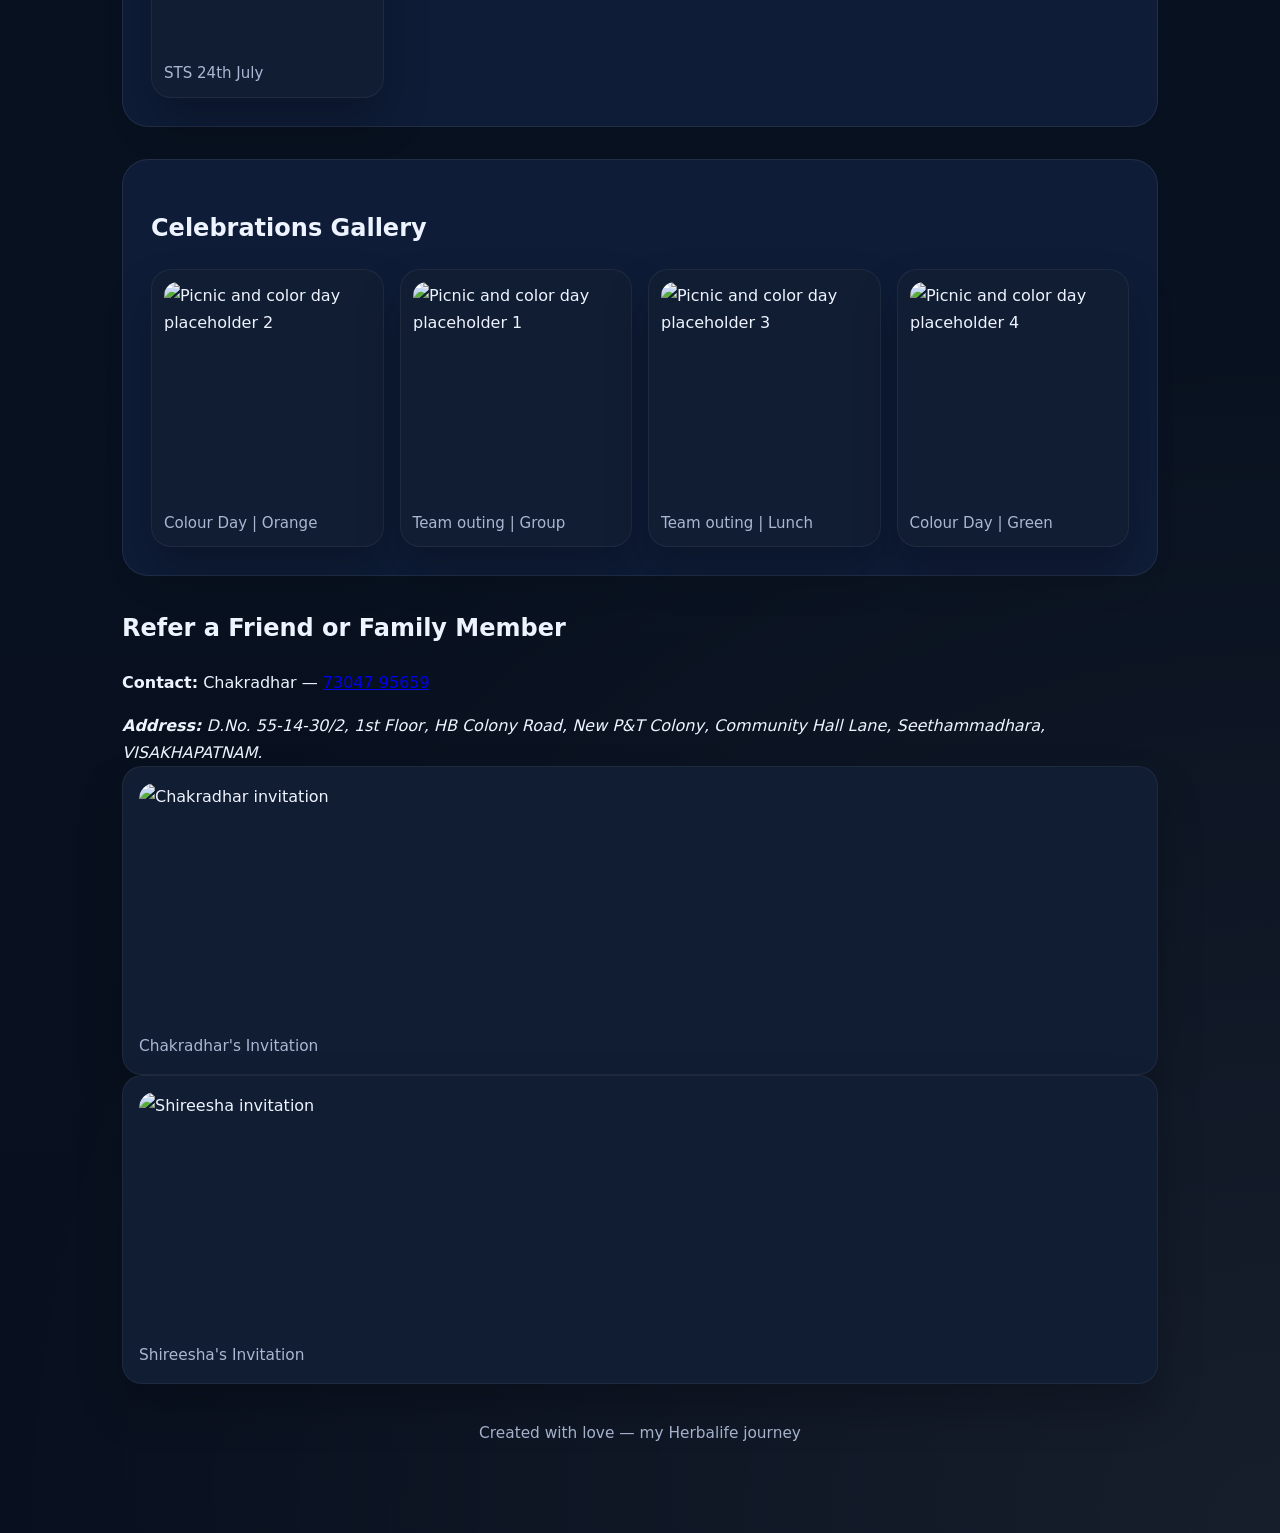
==== commit 15f396e8: "Add files via upload updated html files" ====
--- a/index.html
+++ b/index.html
@@ -197,6 +197,24 @@
       </div>
     </section>
 
+    <section class="referral">
+      <h2>Refer a Friend or Family Member</h2>
+      <div class="referral-contact">
+        <p><strong>Contact:</strong> Chakradhar — <a href="tel:+917304795659">73047 95659</a></p>
+        <address><strong>Address:</strong> D.No. 55-14-30/2, 1st Floor, HB Colony Road, New P&amp;T Colony, Community Hall Lane, Seethammadhara, VISAKHAPATNAM.</address>
+      </div>
+      <div class="conver-art-gallery">
+        <figure class="conver-art">
+          <img src="images/storyboard-panels/Chakri%20Invitation.png" alt="Chakradhar invitation">
+          <figcaption>Chakradhar's Invitation</figcaption>
+        </figure>
+        <figure class="conver-art">
+          <img src="images/storyboard-panels/Shireesha%20Invitation.png" alt="Shireesha invitation">
+          <figcaption>Shireesha's Invitation</figcaption>
+        </figure>
+      </div>
+    </section>
+
     <footer class="footer">
       <p>Created with love — my Herbalife journey</p>
     </footer>
@@ -245,7 +263,7 @@
       }
     };
 
-    document.querySelectorAll('.grid figure img, .compare-grid figure img, .story-hero img, .gallery-grid figure img, .approach-grid figure img').forEach(img => {
+    document.querySelectorAll('.grid figure img, .compare-grid figure img, .story-hero img, .gallery-grid figure img, .approach-grid figure img, .conver-art img').forEach(img => {
       img.addEventListener('click', () => openLightbox(img));
     });
 
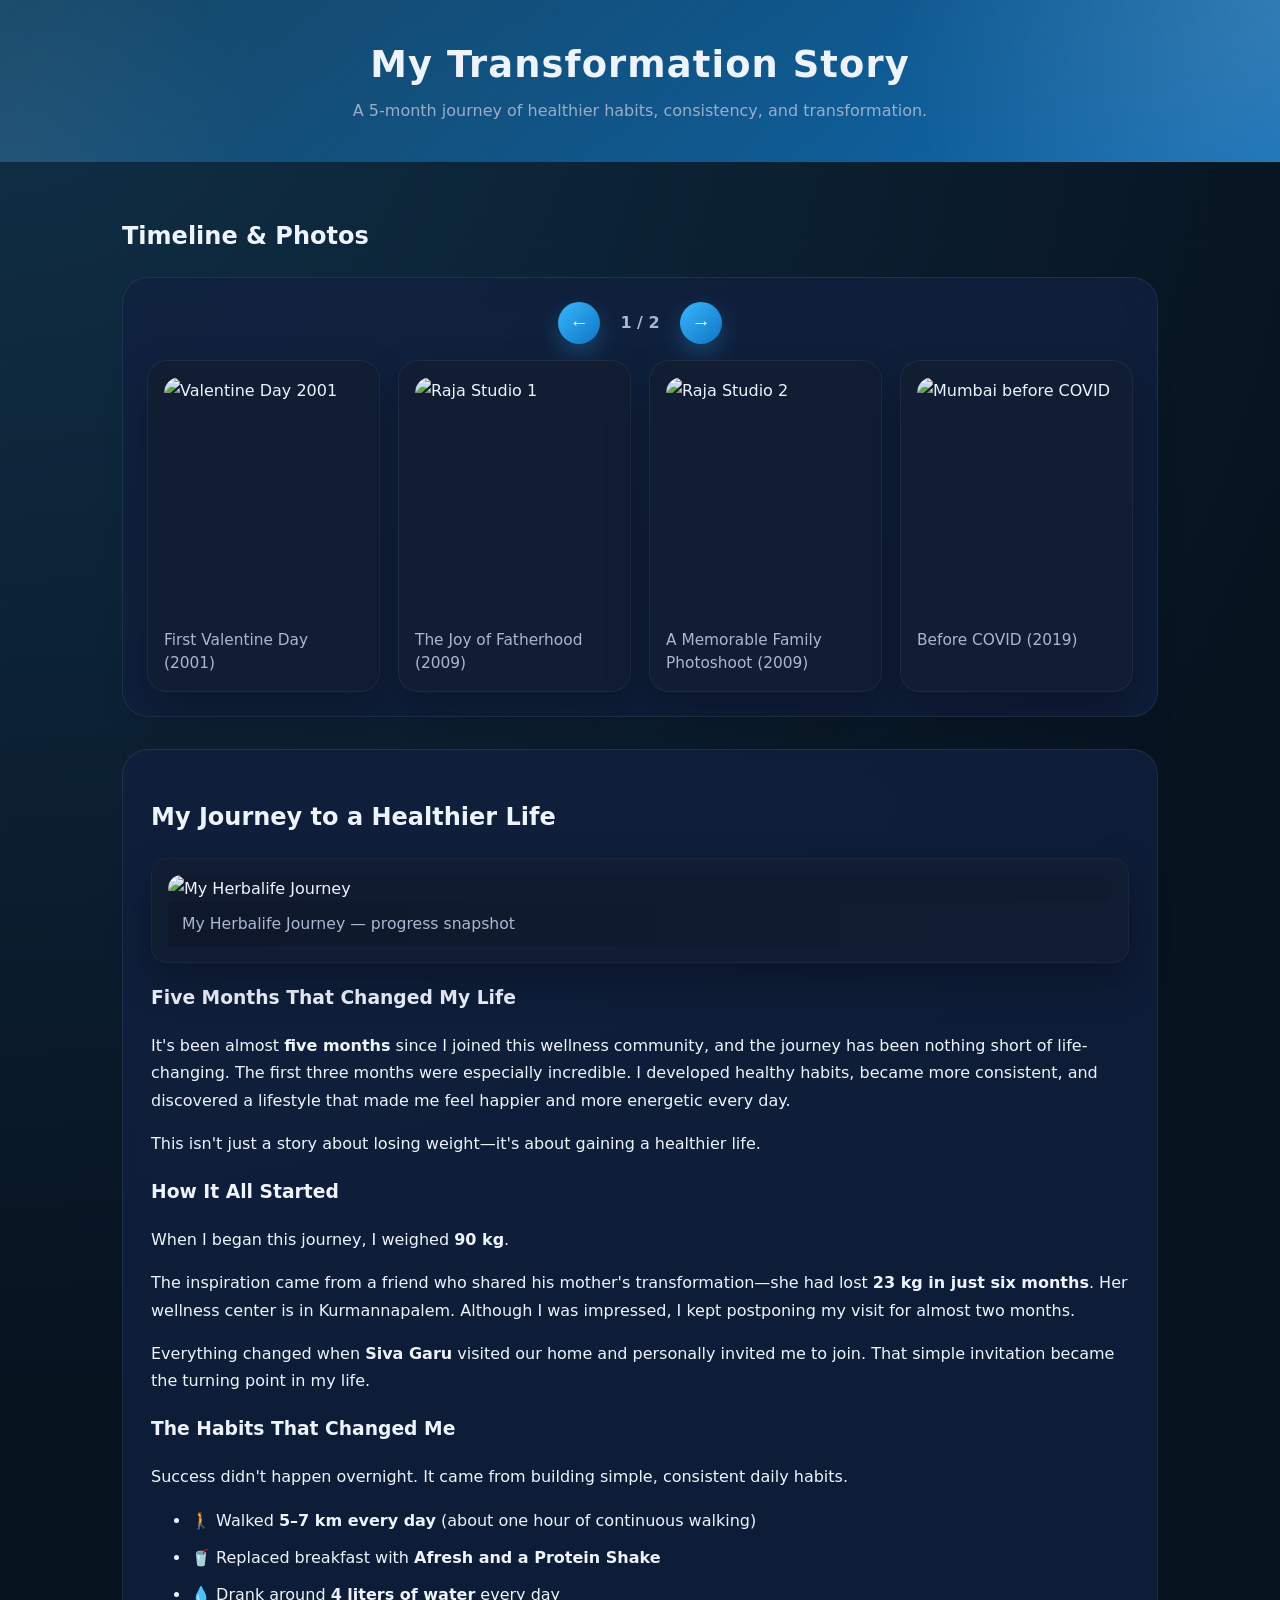
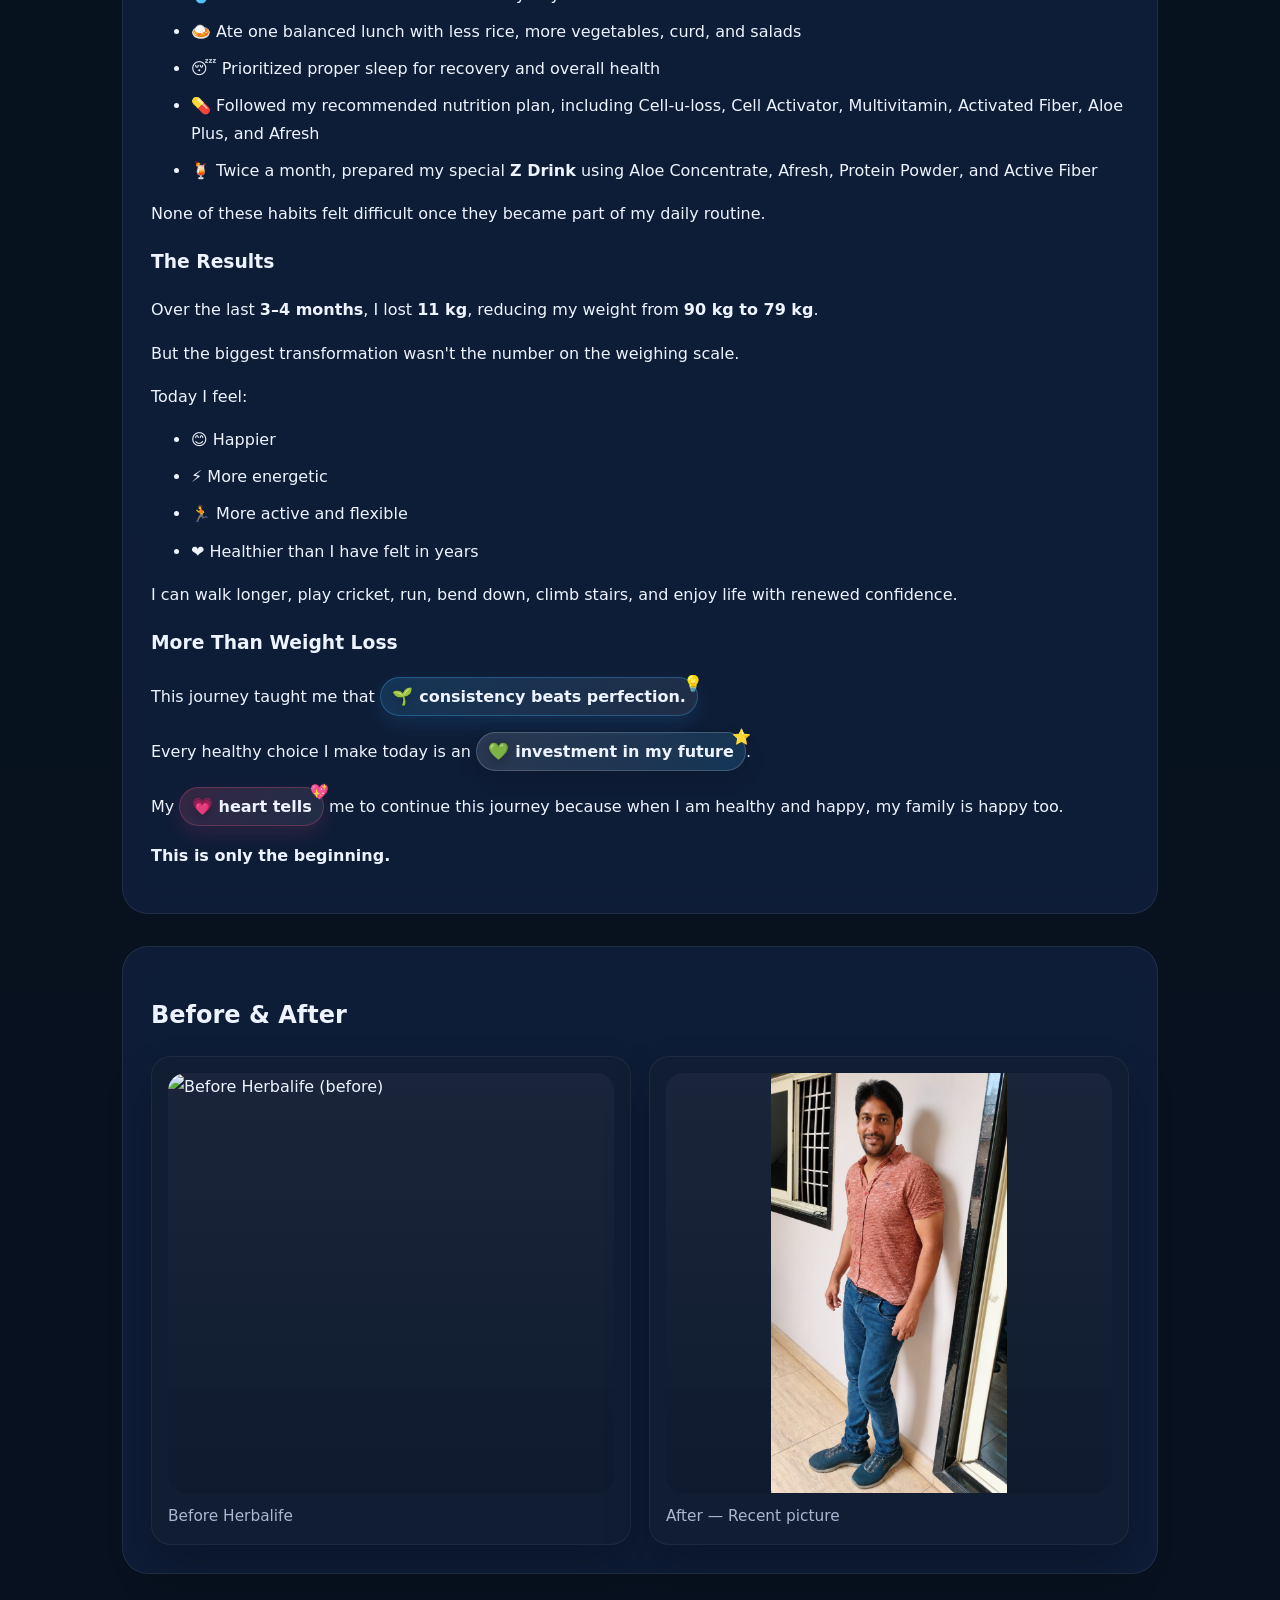
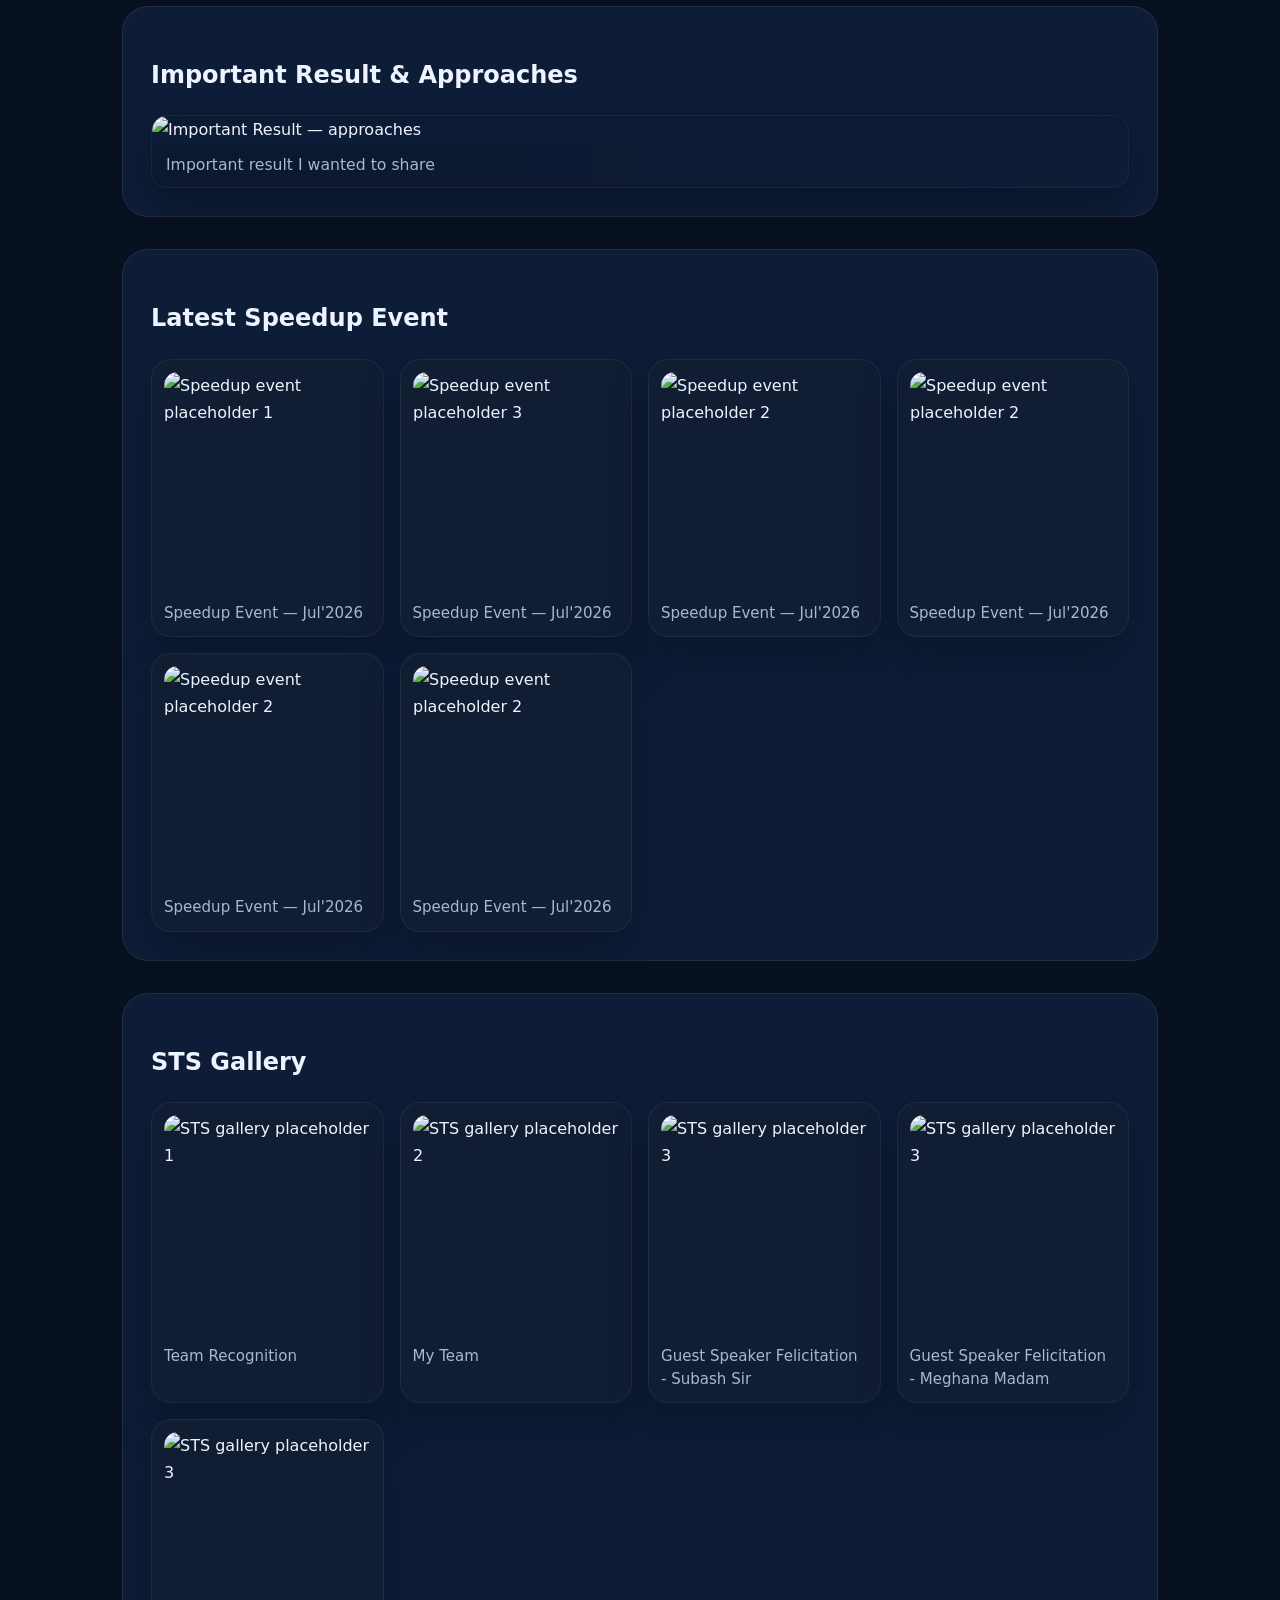
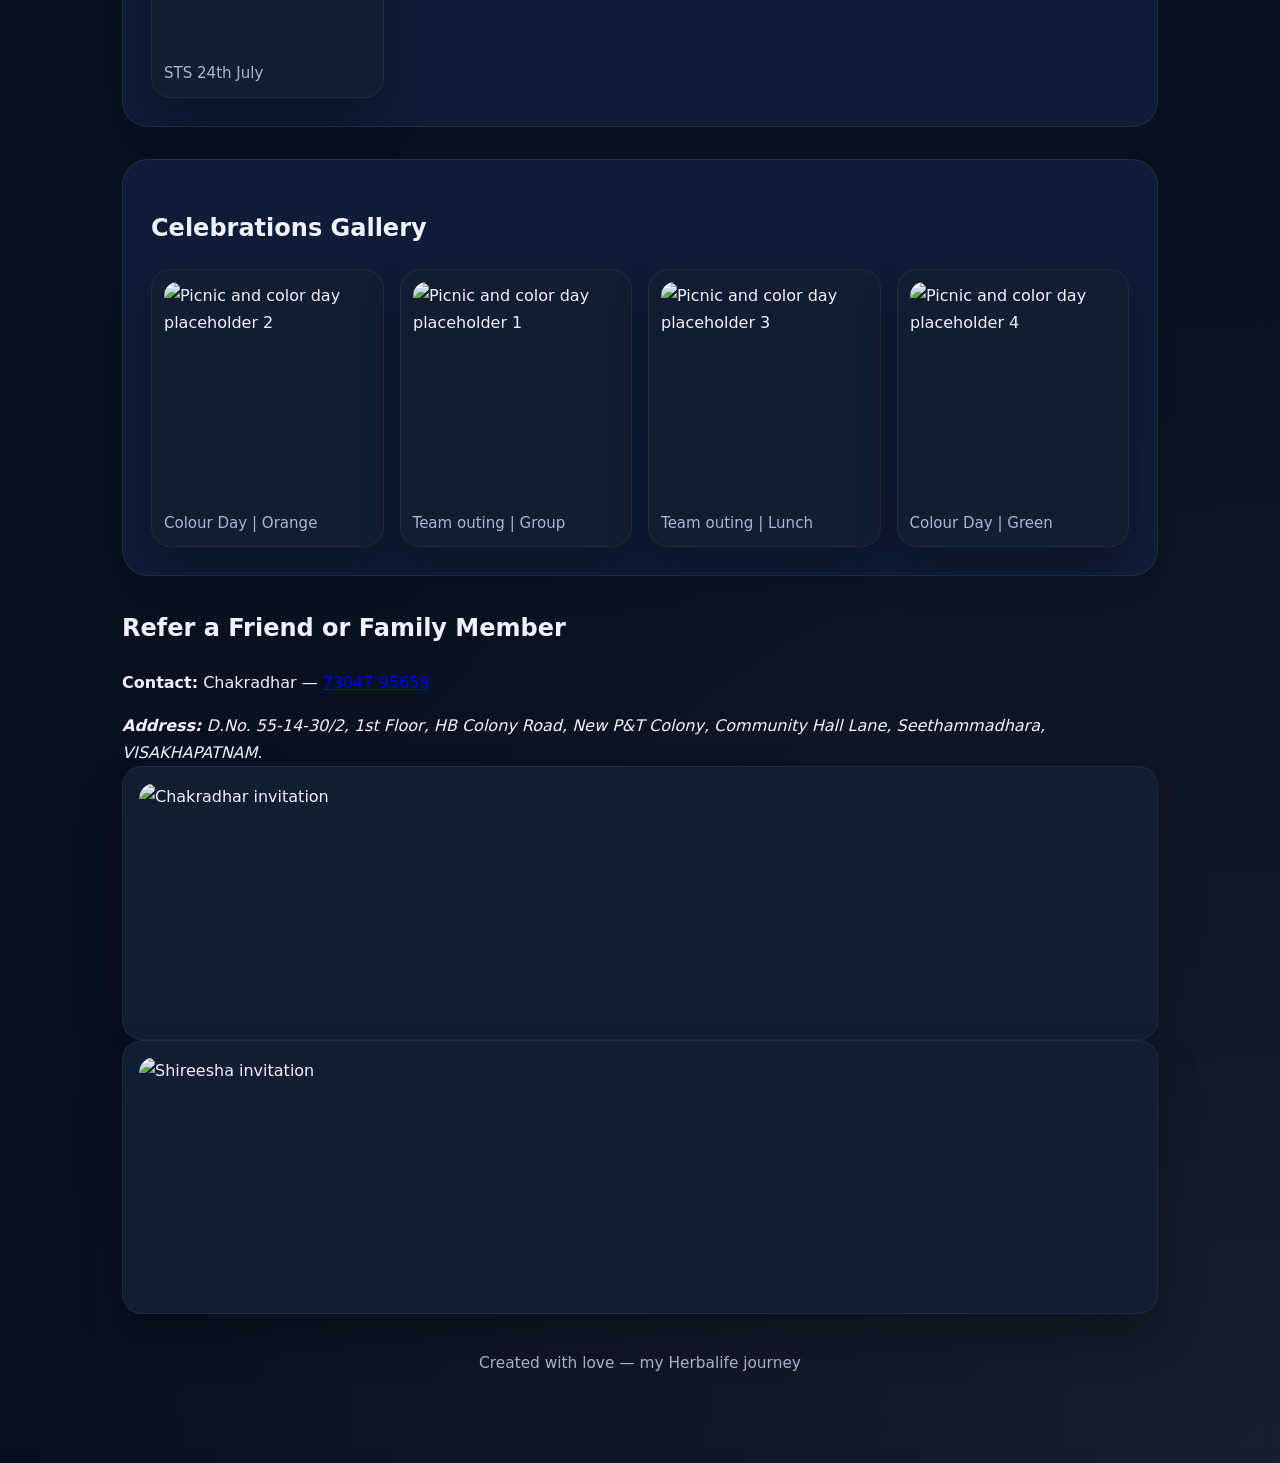
==== commit f8864f79: "Add files via upload uploaded three updated files" ====
--- a/index.html
+++ b/index.html
@@ -206,11 +206,9 @@
       <div class="conver-art-gallery">
         <figure class="conver-art">
           <img src="images/storyboard-panels/Chakri%20Invitation.png" alt="Chakradhar invitation">
-          <figcaption>Chakradhar's Invitation</figcaption>
         </figure>
         <figure class="conver-art">
           <img src="images/storyboard-panels/Shireesha%20Invitation.png" alt="Shireesha invitation">
-          <figcaption>Shireesha's Invitation</figcaption>
         </figure>
       </div>
     </section>
